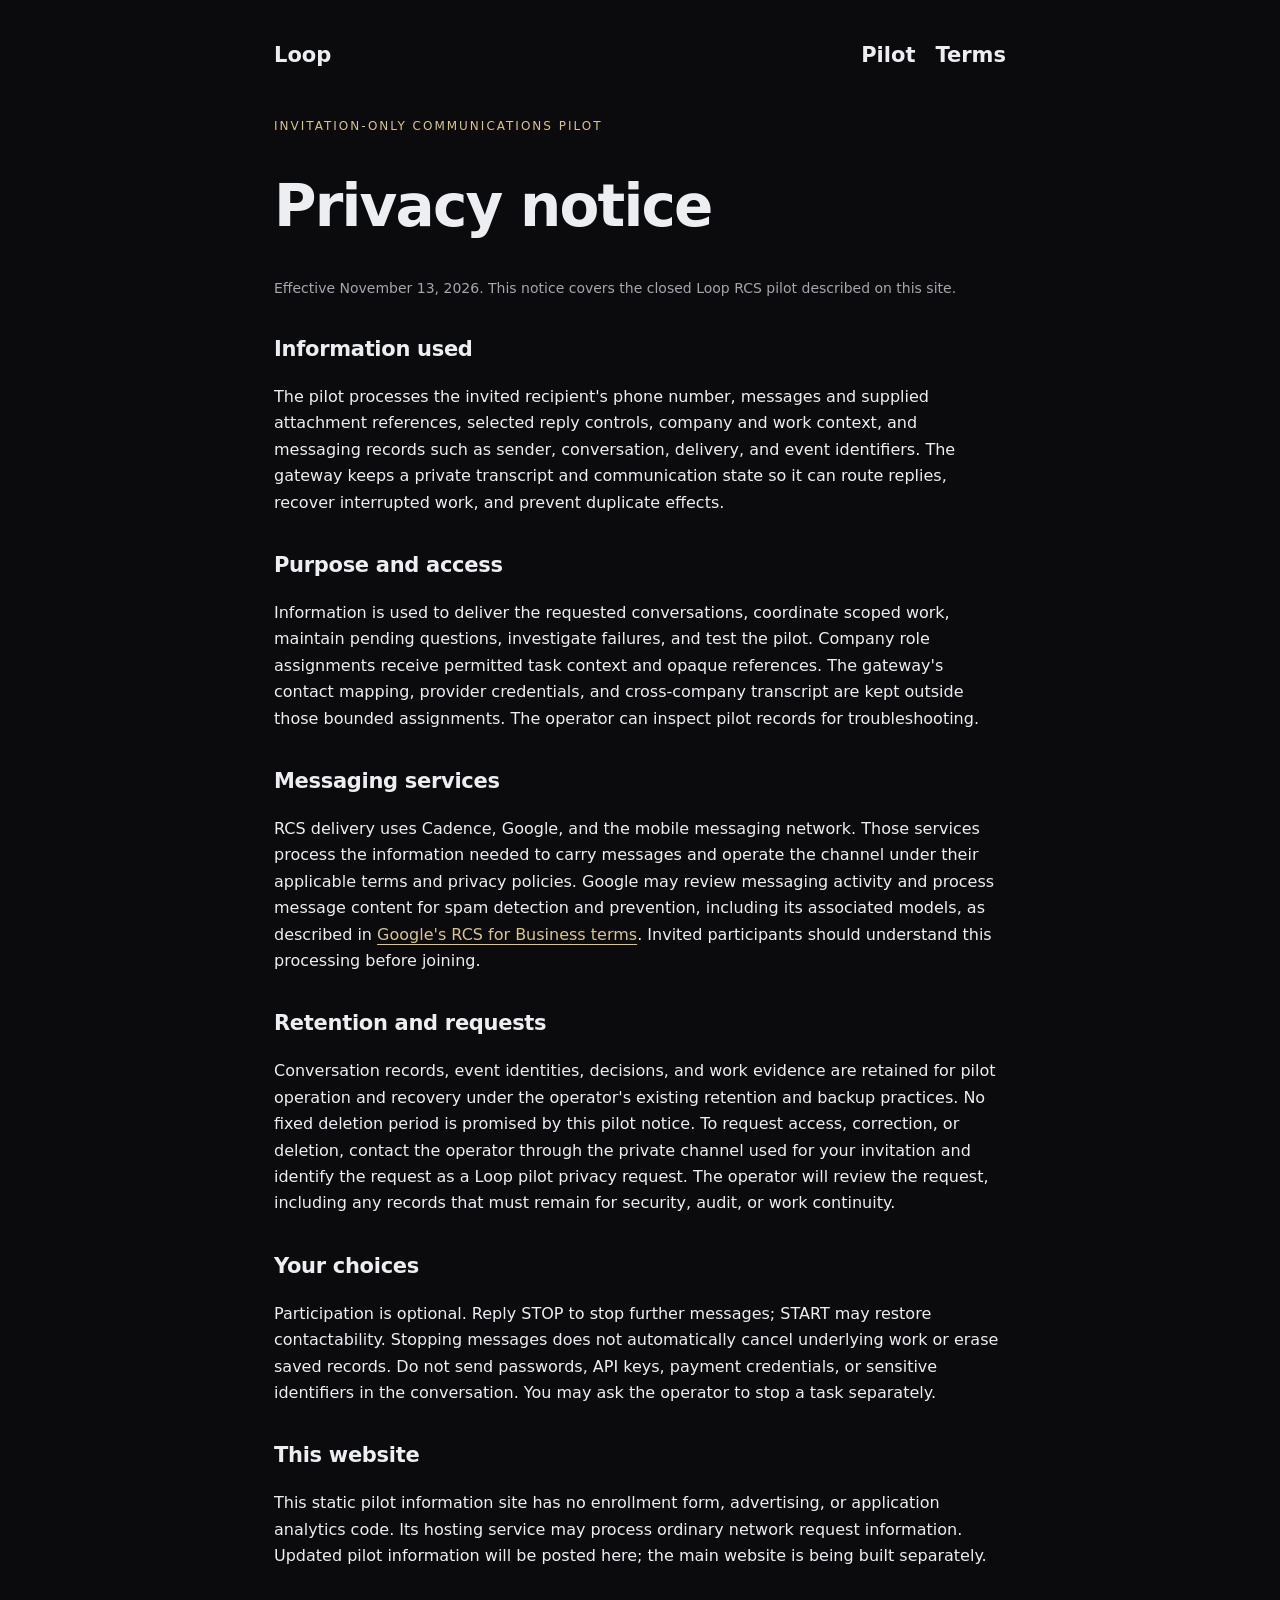
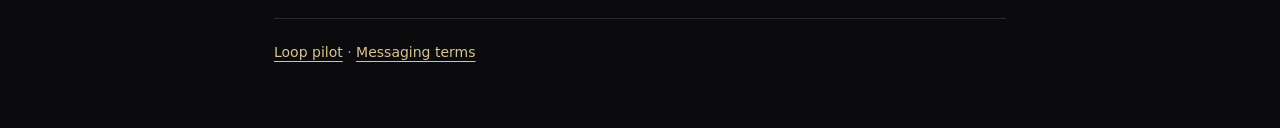
==== privacy.html @ 975a12f2 "Add Loop closed-pilot profile assets and notices" ====
<!doctype html><html lang="en"><head><meta charset="utf-8"><meta name="viewport" content="width=device-width,initial-scale=1"><meta name="robots" content="noindex"><title>Loop · Pilot privacy notice</title><link rel="stylesheet" href="style.css"></head><body><header><a href="./">Loop</a><nav><a href="./">Pilot</a><a href="terms.html">Terms</a></nav></header><main><p class="eyebrow">Invitation-only communications pilot</p><h1>Privacy notice</h1><p class="muted">Effective November 13, 2026. This notice covers the closed Loop RCS pilot described on this site.</p><h2>Information used</h2><p>The pilot processes the invited recipient's phone number, messages and supplied attachment references, selected reply controls, company and work context, and messaging records such as sender, conversation, delivery, and event identifiers. The gateway keeps a private transcript and communication state so it can route replies, recover interrupted work, and prevent duplicate effects.</p><h2>Purpose and access</h2><p>Information is used to deliver the requested conversations, coordinate scoped work, maintain pending questions, investigate failures, and test the pilot. Company role assignments receive permitted task context and opaque references. The gateway's contact mapping, provider credentials, and cross-company transcript are kept outside those bounded assignments. The operator can inspect pilot records for troubleshooting.</p><h2>Messaging services</h2><p>RCS delivery uses Cadence, Google, and the mobile messaging network. Those services process the information needed to carry messages and operate the channel under their applicable terms and privacy policies. Google may review messaging activity and process message content for spam detection and prevention, including its associated models, as described in <a href="https://developers.google.com/business-communications/rcs-business-messaging/terms-and-policies/tos">Google's RCS for Business terms</a>. Invited participants should understand this processing before joining.</p><h2>Retention and requests</h2><p>Conversation records, event identities, decisions, and work evidence are retained for pilot operation and recovery under the operator's existing retention and backup practices. No fixed deletion period is promised by this pilot notice. To request access, correction, or deletion, contact the operator through the private channel used for your invitation and identify the request as a Loop pilot privacy request. The operator will review the request, including any records that must remain for security, audit, or work continuity.</p><h2>Your choices</h2><p>Participation is optional. Reply STOP to stop further messages; START may restore contactability. Stopping messages does not automatically cancel underlying work or erase saved records. Do not send passwords, API keys, payment credentials, or sensitive identifiers in the conversation. You may ask the operator to stop a task separately.</p><h2>This website</h2><p>This static pilot information site has no enrollment form, advertising, or application analytics code. Its hosting service may process ordinary network request information. Updated pilot information will be posted here; the main website is being built separately.</p></main><footer><a href="./">Loop pilot</a> · <a href="terms.html">Messaging terms</a></footer></body></html>
---- style.css ----
:root{color-scheme:dark;font-family:system-ui,-apple-system,BlinkMacSystemFont,sans-serif;color:#edeef2;background:#0b0b0e}*{box-sizing:border-box}body{max-width:780px;margin:auto;padding:38px 24px 64px;line-height:1.65}header{display:flex;gap:12px;align-items:center;margin-bottom:44px}header img{width:44px;height:44px}header a{color:#edeef2;font-weight:650;font-size:21px;text-decoration:none}nav{margin-left:auto;display:flex;gap:20px;font-size:14px}a{color:#d8c393;text-underline-offset:4px}h1{font-size:clamp(36px,6vw,58px);letter-spacing:-1.8px;line-height:1.08;max-width:700px}h2{font-size:21px;letter-spacing:-.3px;margin-top:32px}.eyebrow{color:#d8c393;text-transform:uppercase;letter-spacing:2px;font-size:12px}.lede{font-size:21px;color:#c9c9cf;max-width:650px}.muted,footer{color:#a5a6ae;font-size:14px}.hero{width:100%;height:auto;border:1px solid #29292f;border-radius:14px;margin:12px 0 25px}.note{border-left:2px solid #d8c393;padding:4px 0 4px 20px;margin:30px 0}footer{border-top:1px solid #29292f;margin-top:48px;padding-top:22px}@media(max-width:450px){body{padding:24px 20px 44px}nav{gap:12px}header{margin-bottom:32px}.lede{font-size:19px}}
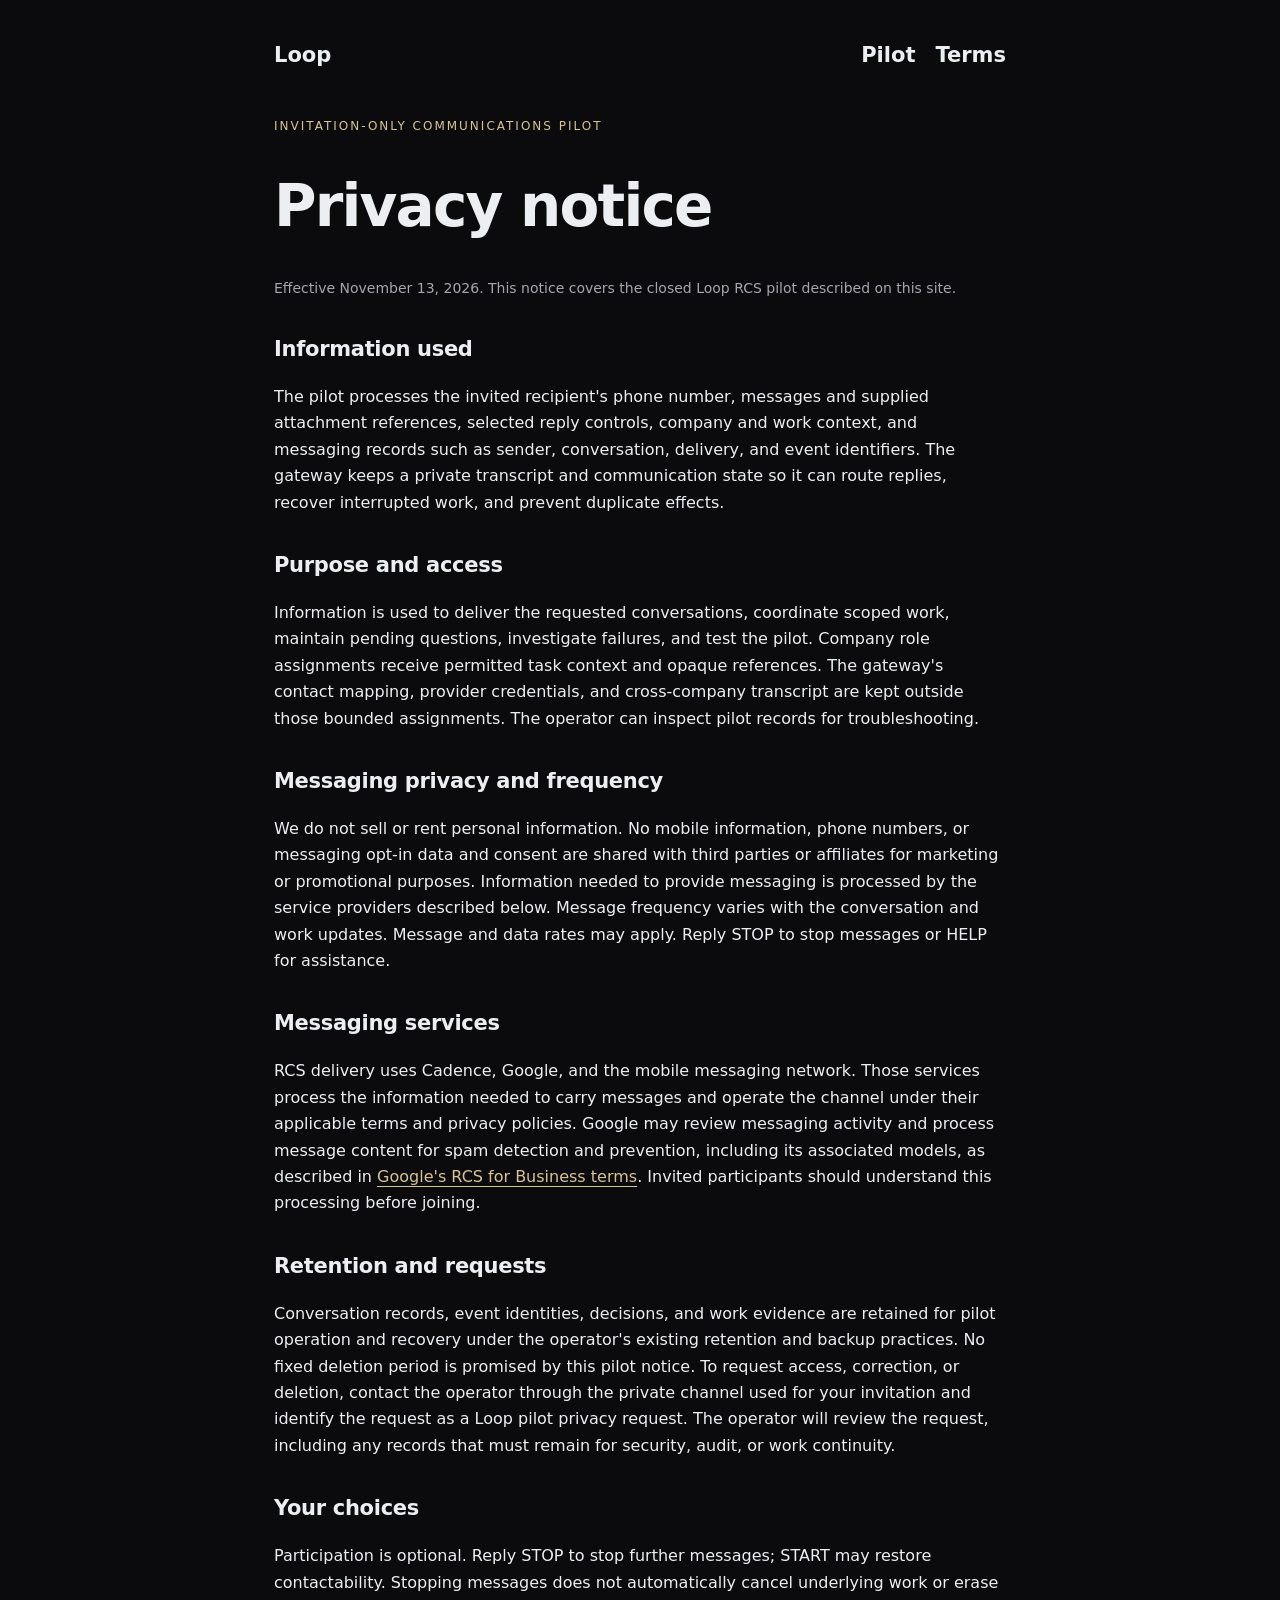
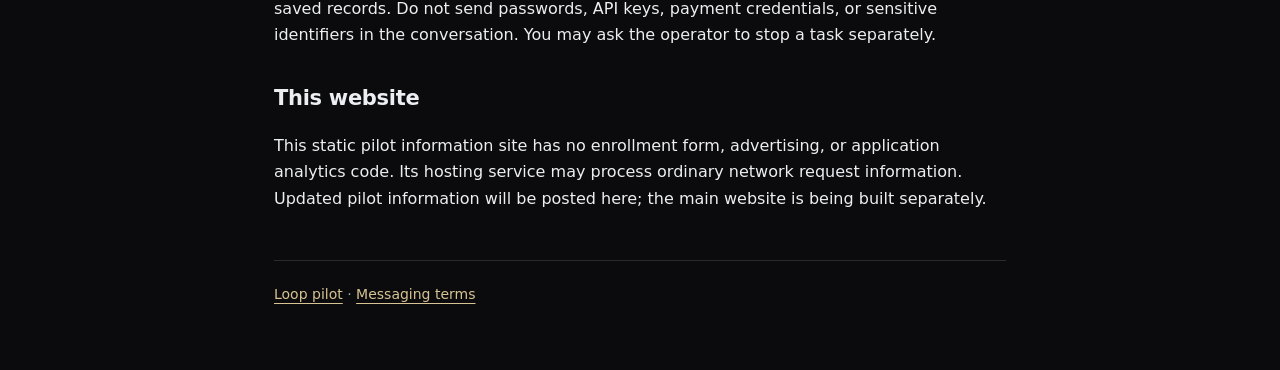
==== commit 70df6ef8: "Clarify pilot messaging disclosures and network delivery" ====
--- a/privacy.html
+++ b/privacy.html
@@ -1 +1 @@
-<!doctype html><html lang="en"><head><meta charset="utf-8"><meta name="viewport" content="width=device-width,initial-scale=1"><meta name="robots" content="noindex"><title>Loop · Pilot privacy notice</title><link rel="stylesheet" href="style.css"></head><body><header><a href="./">Loop</a><nav><a href="./">Pilot</a><a href="terms.html">Terms</a></nav></header><main><p class="eyebrow">Invitation-only communications pilot</p><h1>Privacy notice</h1><p class="muted">Effective November 13, 2026. This notice covers the closed Loop RCS pilot described on this site.</p><h2>Information used</h2><p>The pilot processes the invited recipient's phone number, messages and supplied attachment references, selected reply controls, company and work context, and messaging records such as sender, conversation, delivery, and event identifiers. The gateway keeps a private transcript and communication state so it can route replies, recover interrupted work, and prevent duplicate effects.</p><h2>Purpose and access</h2><p>Information is used to deliver the requested conversations, coordinate scoped work, maintain pending questions, investigate failures, and test the pilot. Company role assignments receive permitted task context and opaque references. The gateway's contact mapping, provider credentials, and cross-company transcript are kept outside those bounded assignments. The operator can inspect pilot records for troubleshooting.</p><h2>Messaging services</h2><p>RCS delivery uses Cadence, Google, and the mobile messaging network. Those services process the information needed to carry messages and operate the channel under their applicable terms and privacy policies. Google may review messaging activity and process message content for spam detection and prevention, including its associated models, as described in <a href="https://developers.google.com/business-communications/rcs-business-messaging/terms-and-policies/tos">Google's RCS for Business terms</a>. Invited participants should understand this processing before joining.</p><h2>Retention and requests</h2><p>Conversation records, event identities, decisions, and work evidence are retained for pilot operation and recovery under the operator's existing retention and backup practices. No fixed deletion period is promised by this pilot notice. To request access, correction, or deletion, contact the operator through the private channel used for your invitation and identify the request as a Loop pilot privacy request. The operator will review the request, including any records that must remain for security, audit, or work continuity.</p><h2>Your choices</h2><p>Participation is optional. Reply STOP to stop further messages; START may restore contactability. Stopping messages does not automatically cancel underlying work or erase saved records. Do not send passwords, API keys, payment credentials, or sensitive identifiers in the conversation. You may ask the operator to stop a task separately.</p><h2>This website</h2><p>This static pilot information site has no enrollment form, advertising, or application analytics code. Its hosting service may process ordinary network request information. Updated pilot information will be posted here; the main website is being built separately.</p></main><footer><a href="./">Loop pilot</a> · <a href="terms.html">Messaging terms</a></footer></body></html>
+<!doctype html><html lang="en"><head><meta charset="utf-8"><meta name="viewport" content="width=device-width,initial-scale=1"><meta name="robots" content="noindex"><title>Loop · Pilot privacy notice</title><link rel="stylesheet" href="style.css"></head><body><header><a href="./">Loop</a><nav><a href="./">Pilot</a><a href="terms.html">Terms</a></nav></header><main><p class="eyebrow">Invitation-only communications pilot</p><h1>Privacy notice</h1><p class="muted">Effective November 13, 2026. This notice covers the closed Loop RCS pilot described on this site.</p><h2>Information used</h2><p>The pilot processes the invited recipient's phone number, messages and supplied attachment references, selected reply controls, company and work context, and messaging records such as sender, conversation, delivery, and event identifiers. The gateway keeps a private transcript and communication state so it can route replies, recover interrupted work, and prevent duplicate effects.</p><h2>Purpose and access</h2><p>Information is used to deliver the requested conversations, coordinate scoped work, maintain pending questions, investigate failures, and test the pilot. Company role assignments receive permitted task context and opaque references. The gateway's contact mapping, provider credentials, and cross-company transcript are kept outside those bounded assignments. The operator can inspect pilot records for troubleshooting.</p><h2>Messaging privacy and frequency</h2><p>We do not sell or rent personal information. No mobile information, phone numbers, or messaging opt-in data and consent are shared with third parties or affiliates for marketing or promotional purposes. Information needed to provide messaging is processed by the service providers described below. Message frequency varies with the conversation and work updates. Message and data rates may apply. Reply STOP to stop messages or HELP for assistance.</p><h2>Messaging services</h2><p>RCS delivery uses Cadence, Google, and the mobile messaging network. Those services process the information needed to carry messages and operate the channel under their applicable terms and privacy policies. Google may review messaging activity and process message content for spam detection and prevention, including its associated models, as described in <a href="https://developers.google.com/business-communications/rcs-business-messaging/terms-and-policies/tos">Google's RCS for Business terms</a>. Invited participants should understand this processing before joining.</p><h2>Retention and requests</h2><p>Conversation records, event identities, decisions, and work evidence are retained for pilot operation and recovery under the operator's existing retention and backup practices. No fixed deletion period is promised by this pilot notice. To request access, correction, or deletion, contact the operator through the private channel used for your invitation and identify the request as a Loop pilot privacy request. The operator will review the request, including any records that must remain for security, audit, or work continuity.</p><h2>Your choices</h2><p>Participation is optional. Reply STOP to stop further messages; START may restore contactability. Stopping messages does not automatically cancel underlying work or erase saved records. Do not send passwords, API keys, payment credentials, or sensitive identifiers in the conversation. You may ask the operator to stop a task separately.</p><h2>This website</h2><p>This static pilot information site has no enrollment form, advertising, or application analytics code. Its hosting service may process ordinary network request information. Updated pilot information will be posted here; the main website is being built separately.</p></main><footer><a href="./">Loop pilot</a> · <a href="terms.html">Messaging terms</a></footer></body></html>
